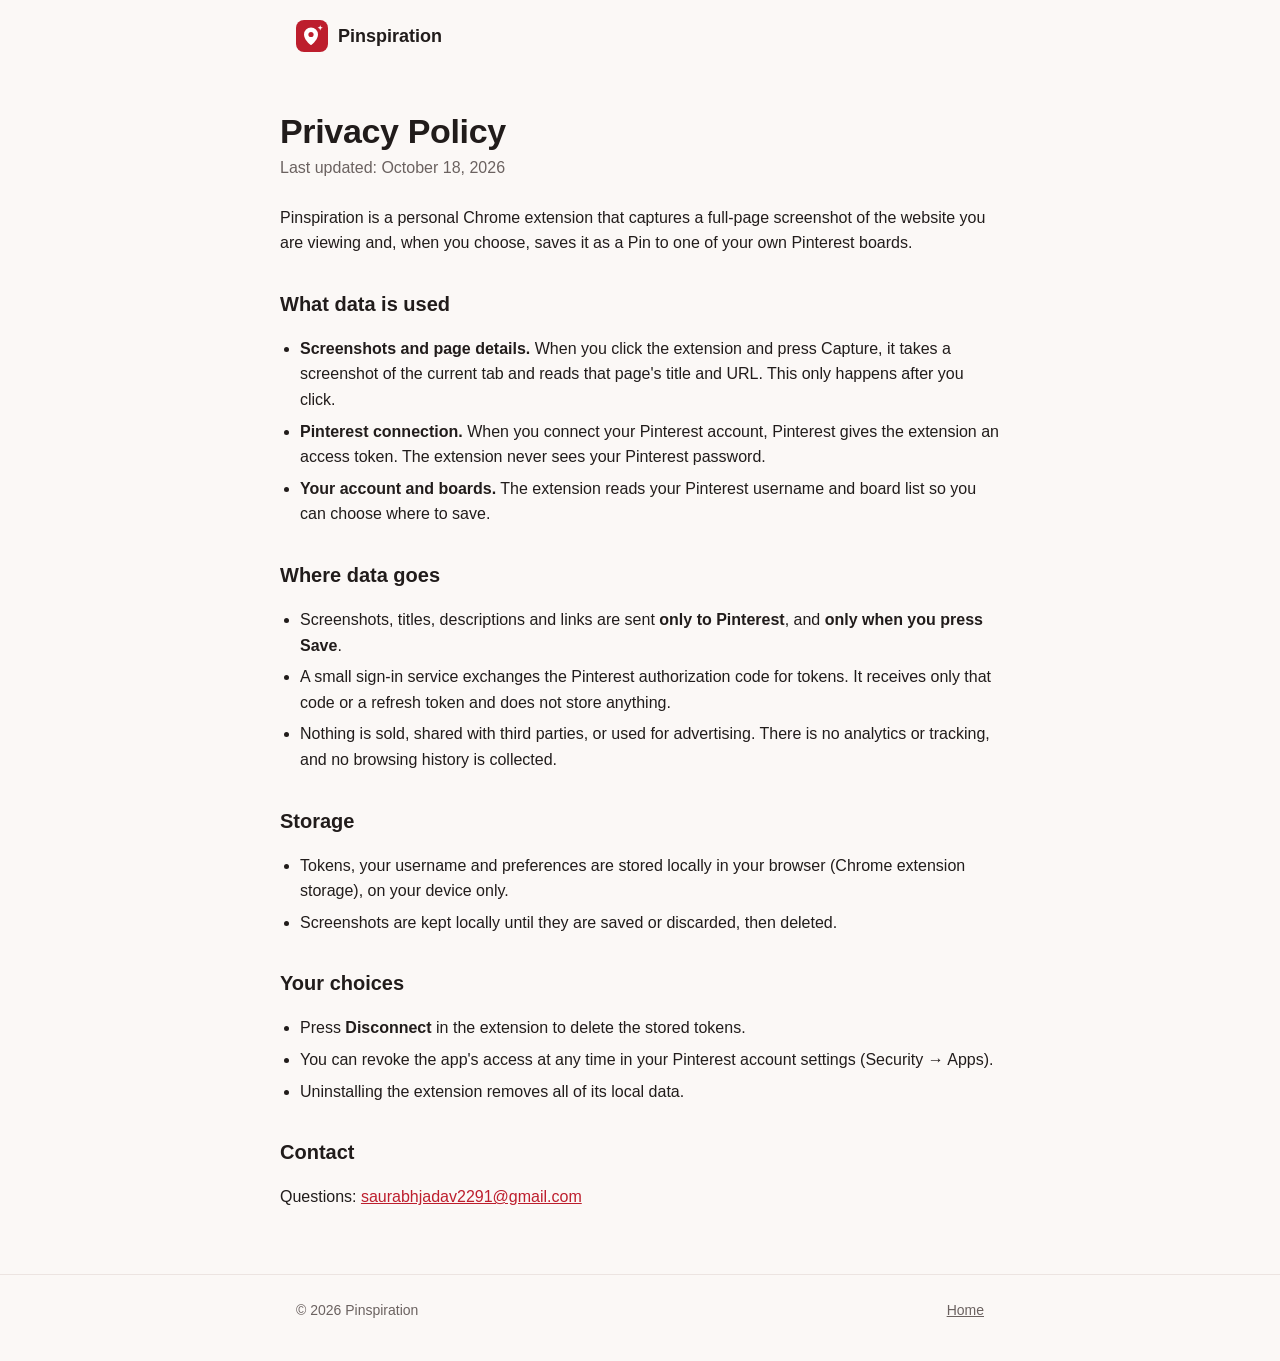
==== privacy.html @ 5ed872b7 "Add Pinspiration landing page and privacy policy Co-Authored-By: Claude Opus 5.5 <noreply@anthropic." ====
<!doctype html>
<html lang="en">
<head>
  <meta charset="utf-8">
  <meta name="viewport" content="width=device-width, initial-scale=1">
  <title>Pinspiration Privacy Policy</title>
  <meta name="description" content="How the Pinspiration Chrome extension handles your data.">
  <link rel="icon" href="icon.svg" type="image/svg+xml">
  <link rel="stylesheet" href="style.css">
</head>
<body>
  <header class="top">
    <div class="wrap">
      <a class="brand" href="./"><img src="icon.svg" alt="">Pinspiration</a>
    </div>
  </header>

  <main class="wrap doc">
    <h1>Privacy Policy</h1>
    <p class="updated">Last updated: October 18, 2026</p>

    <p>Pinspiration is a personal Chrome extension that captures a full-page screenshot of the website you are viewing and, when you choose, saves it as a Pin to one of your own Pinterest boards.</p>

    <h2>What data is used</h2>
    <ul>
      <li><strong>Screenshots and page details.</strong> When you click the extension and press Capture, it takes a screenshot of the current tab and reads that page's title and URL. This only happens after you click.</li>
      <li><strong>Pinterest connection.</strong> When you connect your Pinterest account, Pinterest gives the extension an access token. The extension never sees your Pinterest password.</li>
      <li><strong>Your account and boards.</strong> The extension reads your Pinterest username and board list so you can choose where to save.</li>
    </ul>

    <h2>Where data goes</h2>
    <ul>
      <li>Screenshots, titles, descriptions and links are sent <strong>only to Pinterest</strong>, and <strong>only when you press Save</strong>.</li>
      <li>A small sign-in service exchanges the Pinterest authorization code for tokens. It receives only that code or a refresh token and does not store anything.</li>
      <li>Nothing is sold, shared with third parties, or used for advertising. There is no analytics or tracking, and no browsing history is collected.</li>
    </ul>

    <h2>Storage</h2>
    <ul>
      <li>Tokens, your username and preferences are stored locally in your browser (Chrome extension storage), on your device only.</li>
      <li>Screenshots are kept locally until they are saved or discarded, then deleted.</li>
    </ul>

    <h2>Your choices</h2>
    <ul>
      <li>Press <strong>Disconnect</strong> in the extension to delete the stored tokens.</li>
      <li>You can revoke the app's access at any time in your Pinterest account settings (Security → Apps).</li>
      <li>Uninstalling the extension removes all of its local data.</li>
    </ul>

    <h2>Contact</h2>
    <p>Questions: <a href="mailto:saurabhjadav2291@gmail.com">saurabhjadav2291@gmail.com</a></p>
  </main>

  <footer>
    <div class="wrap">
      <span>© 2026 Pinspiration</span>
      <span><a href="./">Home</a></span>
    </div>
  </footer>
</body>
</html>
---- style.css ----
:root {
  --bg: #fbf8f6;
  --surface: #ffffff;
  --text: #211c1b;
  --muted: #6b6260;
  --border: #ece4e1;
  --brand: #bd1e2d;
  --brand-ink: #ffffff;
}
@media (prefers-color-scheme: dark) {
  :root {
    --bg: #161313;
    --surface: #201b1b;
    --text: #f3eeec;
    --muted: #a99f9c;
    --border: #332b2a;
    --brand: #e0414f;
  }
}
* { box-sizing: border-box; }
html { -webkit-text-size-adjust: 100%; }
body {
  margin: 0;
  background: var(--bg);
  color: var(--text);
  font: 16px/1.6 -apple-system, BlinkMacSystemFont, "Segoe UI", Roboto, Helvetica, Arial, sans-serif;
}
a { color: var(--brand); }
.wrap { max-width: 720px; margin: 0 auto; padding: 0 16px; }

header.top { padding: 20px 0; }
header.top .wrap { display: flex; align-items: center; gap: 10px; }
header.top a.brand { display: flex; align-items: center; gap: 10px; color: var(--text); text-decoration: none; font-weight: 700; font-size: 18px; }
header.top img { width: 32px; height: 32px; }

.hero { padding: 56px 0 40px; text-align: center; }
.hero img { width: 88px; height: 88px; }
.hero h1 { font-size: clamp(32px, 7vw, 48px); line-height: 1.1; margin: 20px 0 12px; letter-spacing: -0.02em; }
.hero p { font-size: 19px; color: var(--muted); margin: 0 auto; max-width: 520px; }

.steps { list-style: none; padding: 0; margin: 40px 0 0; display: grid; gap: 12px; grid-template-columns: repeat(3, 1fr); }
.steps li { background: var(--surface); border: 1px solid var(--border); border-radius: 14px; padding: 18px; }
.steps b { display: block; color: var(--brand); font-size: 13px; letter-spacing: .06em; text-transform: uppercase; margin-bottom: 4px; }
@media (max-width: 600px) { .steps { grid-template-columns: 1fr; } }

.points { margin: 40px 0 0; padding: 0; list-style: none; color: var(--muted); }
.points li { padding: 6px 0 6px 26px; position: relative; }
.points li::before { content: "✓"; position: absolute; left: 0; color: var(--brand); font-weight: 700; }

footer { border-top: 1px solid var(--border); margin-top: 64px; padding: 24px 0 40px; color: var(--muted); font-size: 14px; }
footer .wrap { display: flex; flex-wrap: wrap; gap: 8px 20px; justify-content: space-between; }
footer a { color: var(--muted); }

.doc { padding: 24px 0 0; }
.doc h1 { font-size: 34px; line-height: 1.15; margin: 16px 0 4px; letter-spacing: -0.01em; }
.doc .updated { color: var(--muted); margin: 0 0 24px; }
.doc h2 { font-size: 20px; margin: 32px 0 8px; }
.doc ul { padding-left: 20px; }
.doc li { margin: 6px 0; }
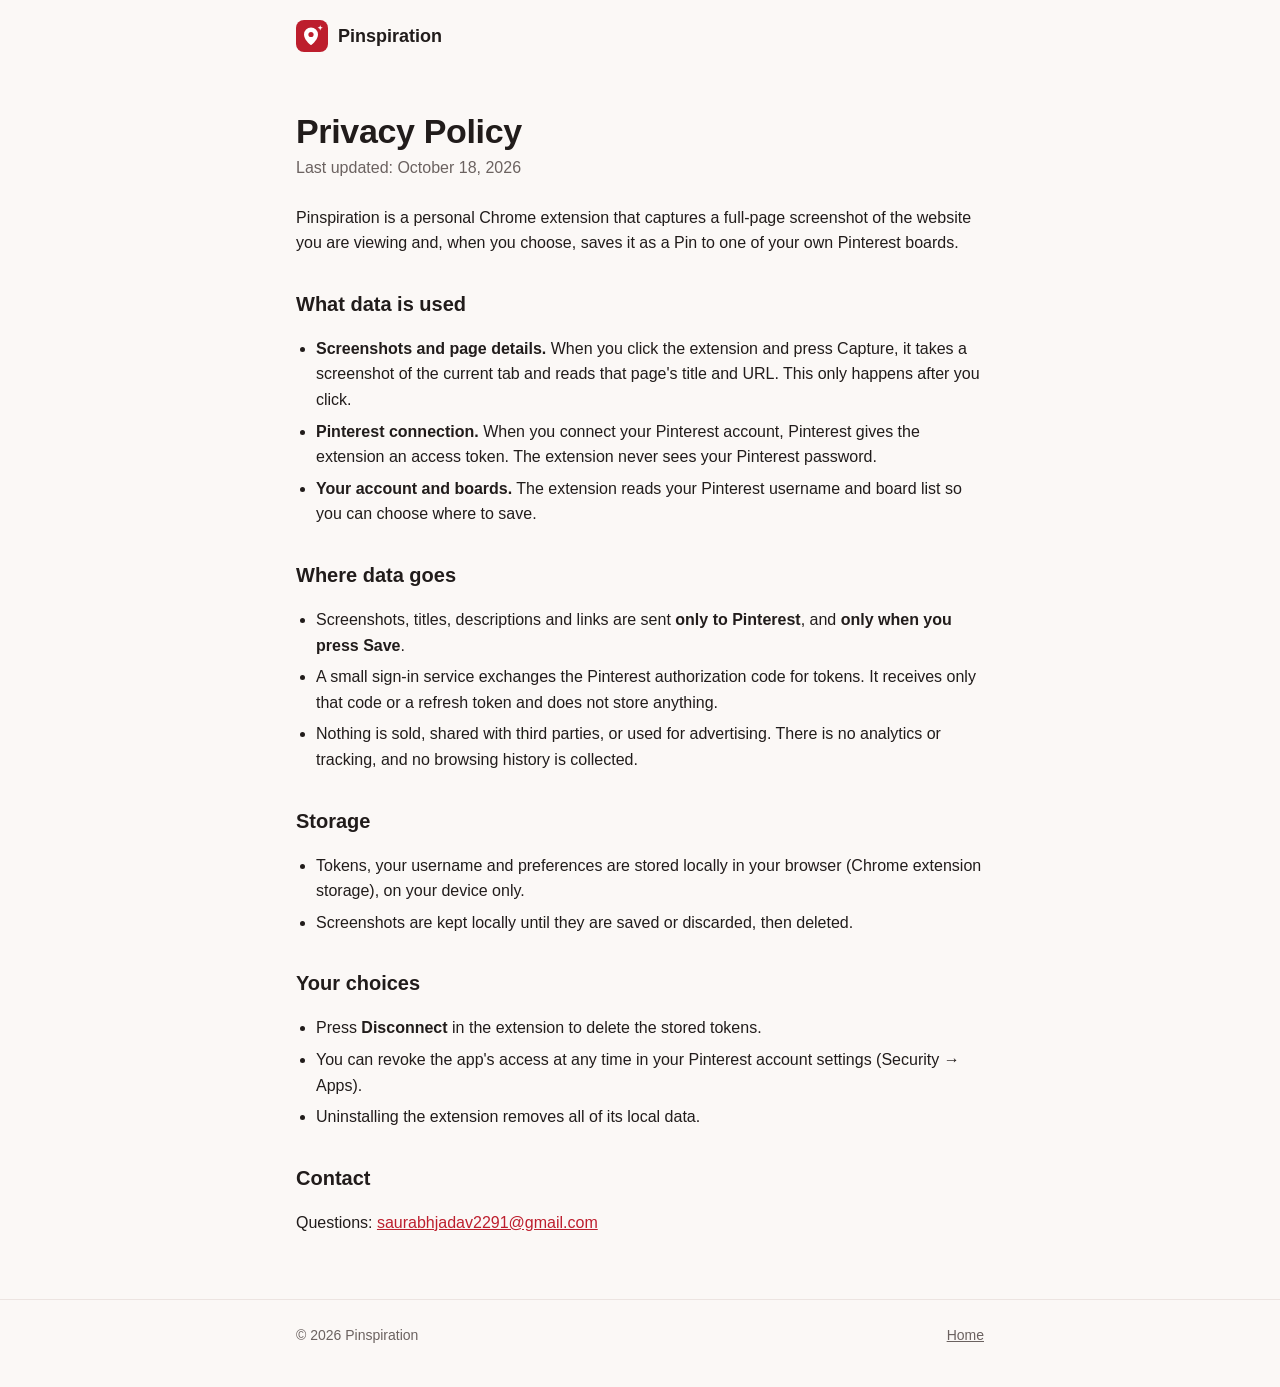
==== commit 96436fcb: "Show Chrome extension badge and steps as a process Co-Authored-By: Claude Opus 5.5 <noreply@anthropi" ====
--- a/privacy.html
+++ b/privacy.html
@@ -6,7 +6,7 @@
   <title>Pinspiration Privacy Policy</title>
   <meta name="description" content="How the Pinspiration Chrome extension handles your data.">
   <link rel="icon" href="icon.svg" type="image/svg+xml">
-  <link rel="stylesheet" href="style.css">
+  <link rel="stylesheet" href="style.css?v=2">
 </head>
 <body>
   <header class="top">
--- a/style.css
+++ b/style.css
@@ -38,10 +38,44 @@
 .hero h1 { font-size: clamp(32px, 7vw, 48px); line-height: 1.1; margin: 20px 0 12px; letter-spacing: -0.02em; }
 .hero p { font-size: 19px; color: var(--muted); margin: 0 auto; max-width: 520px; }
 
-.steps { list-style: none; padding: 0; margin: 40px 0 0; display: grid; gap: 12px; grid-template-columns: repeat(3, 1fr); }
-.steps li { background: var(--surface); border: 1px solid var(--border); border-radius: 14px; padding: 18px; }
-.steps b { display: block; color: var(--brand); font-size: 13px; letter-spacing: .06em; text-transform: uppercase; margin-bottom: 4px; }
-@media (max-width: 600px) { .steps { grid-template-columns: 1fr; } }
+.badge {
+  display: inline-flex; align-items: center; gap: 6px;
+  margin: 18px 0 0; padding: 5px 12px;
+  border: 1px solid var(--border); border-radius: 999px; background: var(--surface);
+  font-size: 13px; font-weight: 600; color: var(--text);
+}
+.badge svg { width: 15px; height: 15px; fill: var(--brand); }
+.hero .badge + h1 { margin-top: 14px; }
+
+.section-title { text-align: center; font-size: 13px; letter-spacing: .08em; text-transform: uppercase; color: var(--muted); margin: 24px 0 0; }
+
+/* Process: numbered circles joined by a connector line */
+.steps { list-style: none; padding: 0; margin: 28px 0 0; display: grid; grid-template-columns: repeat(3, 1fr); gap: 16px; position: relative; }
+.steps li { position: relative; text-align: center; padding: 0 8px; }
+.steps li:not(:last-child)::after {
+  content: ""; position: absolute; top: 24px; left: calc(50% + 34px); right: calc(-50% + 26px);
+  border-top: 2px dashed var(--brand); opacity: .45;
+}
+.steps li:not(:last-child)::before {
+  content: ""; position: absolute; top: 20px; right: calc(-50% + 24px);
+  border: 5px solid transparent; border-left: 7px solid var(--brand); opacity: .7;
+}
+.steps .num {
+  display: inline-grid; place-items: center; width: 48px; height: 48px; border-radius: 50%;
+  background: var(--brand); color: var(--brand-ink); font-weight: 700; font-size: 20px;
+  box-shadow: 0 0 0 6px var(--bg), 0 0 0 7px var(--border);
+}
+.steps h3 { margin: 14px 0 4px; font-size: 18px; }
+.steps p { margin: 0; color: var(--muted); font-size: 15px; }
+
+@media (max-width: 600px) {
+  .steps { grid-template-columns: 1fr; gap: 28px; }
+  .steps li { display: grid; grid-template-columns: 48px 1fr; column-gap: 16px; text-align: left; padding: 0; }
+  .steps .num { grid-row: span 2; }
+  .steps h3 { margin: 10px 0 2px; }
+  .steps li:not(:last-child)::after { top: 58px; bottom: -24px; left: 23px; right: auto; border-top: 0; border-left: 2px dashed var(--brand); }
+  .steps li:not(:last-child)::before { display: none; }
+}
 
 .points { margin: 40px 0 0; padding: 0; list-style: none; color: var(--muted); }
 .points li { padding: 6px 0 6px 26px; position: relative; }
@@ -51,7 +85,7 @@
 footer .wrap { display: flex; flex-wrap: wrap; gap: 8px 20px; justify-content: space-between; }
 footer a { color: var(--muted); }
 
-.doc { padding: 24px 0 0; }
+.doc { padding-top: 24px; }
 .doc h1 { font-size: 34px; line-height: 1.15; margin: 16px 0 4px; letter-spacing: -0.01em; }
 .doc .updated { color: var(--muted); margin: 0 0 24px; }
 .doc h2 { font-size: 20px; margin: 32px 0 8px; }
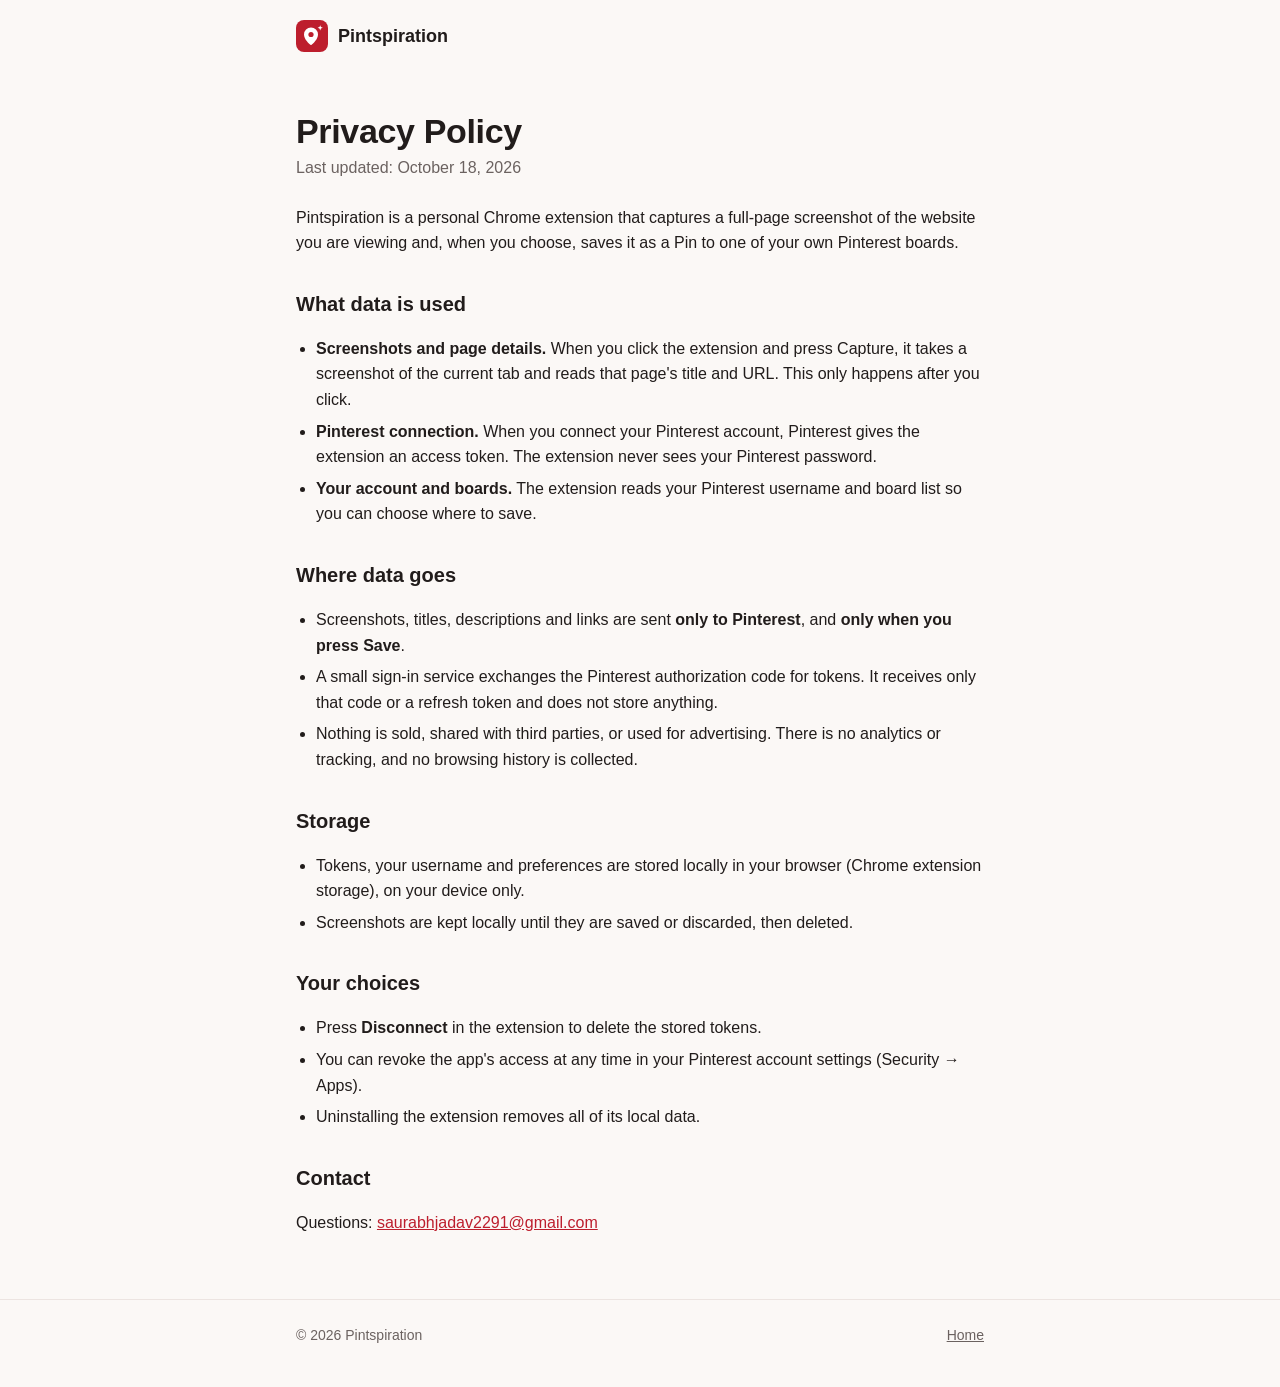
==== commit 451326c8: "Rename app to Pintspiration Co-Authored-By: Claude Opus 5.5 <noreply@anthropic.com>" ====
--- a/privacy.html
+++ b/privacy.html
@@ -3,15 +3,15 @@
 <head>
   <meta charset="utf-8">
   <meta name="viewport" content="width=device-width, initial-scale=1">
-  <title>Pinspiration Privacy Policy</title>
-  <meta name="description" content="How the Pinspiration Chrome extension handles your data.">
+  <title>Pintspiration Privacy Policy</title>
+  <meta name="description" content="How the Pintspiration Chrome extension handles your data.">
   <link rel="icon" href="icon.svg" type="image/svg+xml">
-  <link rel="stylesheet" href="style.css?v=2">
+  <link rel="stylesheet" href="style.css?v=4">
 </head>
 <body>
   <header class="top">
     <div class="wrap">
-      <a class="brand" href="./"><img src="icon.svg" alt="">Pinspiration</a>
+      <a class="brand" href="./"><img src="icon.svg" alt="">Pintspiration</a>
     </div>
   </header>
 
@@ -19,7 +19,7 @@
     <h1>Privacy Policy</h1>
     <p class="updated">Last updated: October 18, 2026</p>
 
-    <p>Pinspiration is a personal Chrome extension that captures a full-page screenshot of the website you are viewing and, when you choose, saves it as a Pin to one of your own Pinterest boards.</p>
+    <p>Pintspiration is a personal Chrome extension that captures a full-page screenshot of the website you are viewing and, when you choose, saves it as a Pin to one of your own Pinterest boards.</p>
 
     <h2>What data is used</h2>
     <ul>
@@ -54,7 +54,7 @@
 
   <footer>
     <div class="wrap">
-      <span>© 2026 Pinspiration</span>
+      <span>© 2026 Pintspiration</span>
       <span><a href="./">Home</a></span>
     </div>
   </footer>
--- a/style.css
+++ b/style.css
@@ -34,17 +34,17 @@
 header.top img { width: 32px; height: 32px; }
 
 .hero { padding: 56px 0 40px; text-align: center; }
-.hero img { width: 88px; height: 88px; }
+.hero img { display: block; margin: 0 auto; width: 88px; height: 88px; }
 .hero h1 { font-size: clamp(32px, 7vw, 48px); line-height: 1.1; margin: 20px 0 12px; letter-spacing: -0.02em; }
 .hero p { font-size: 19px; color: var(--muted); margin: 0 auto; max-width: 520px; }
 
-.badge {
+.hero .badge {
   display: inline-flex; align-items: center; gap: 6px;
   margin: 18px 0 0; padding: 5px 12px;
   border: 1px solid var(--border); border-radius: 999px; background: var(--surface);
   font-size: 13px; font-weight: 600; color: var(--text);
 }
-.badge svg { width: 15px; height: 15px; fill: var(--brand); }
+.hero .badge svg { width: 15px; height: 15px; fill: var(--brand); }
 .hero .badge + h1 { margin-top: 14px; }
 
 .section-title { text-align: center; font-size: 13px; letter-spacing: .08em; text-transform: uppercase; color: var(--muted); margin: 24px 0 0; }
